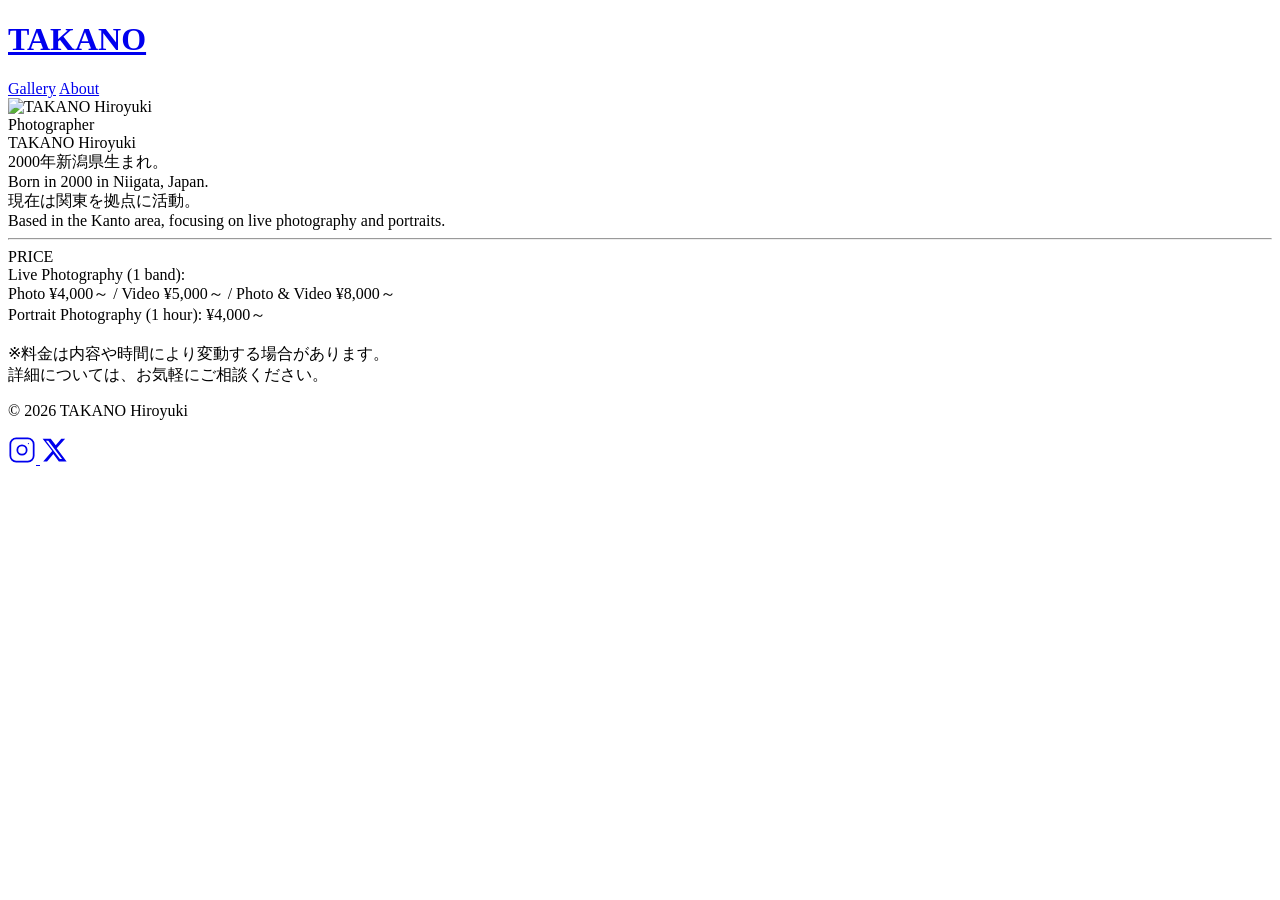
==== about.html @ e488742e "Create about.html" ====
<!DOCTYPE html>
<html>

<head>
    <meta charset="UTF-8">
    <title>About | TAKANO Hiroyuki</title>
    <link rel="stylesheet" href="style.css">

    <!-- フォント -->
    <link rel="preconnect" href="https://fonts.googleapis.com">
    <link rel="preconnect" href="https://fonts.gstatic.com" crossorigin>
    <link href="https://fonts.googleapis.com/css2?family=Cormorant+Garamond:wght@300;400;500&display=swap"
        rel="stylesheet">
    <link href="https://fonts.googleapis.com/css2?family=Montserrat:wght@300;400&display=swap" rel="stylesheet">
</head>

<body>

    <div class="container">

        <!-- ヘッダー -->
        <header>
            <h1><a href="index.html">TAKANO</a></h1>

            <nav>
                <a href="gallery.html">Gallery</a>
                <a href="about.html" class="active">About</a>
            </nav>
        </header>

        <!-- About本文 -->
        <section class="about">

            <div class="about-wrap">
                <div class="about-image">
                    <img src="images/photo48.jpg" alt="TAKANO Hiroyuki">
                </div>
                <div class="name">
                    <span class="name-sub">Photographer</span><br>
                    TAKANO Hiroyuki
                </div>
                <div class="bio">
                    2000年新潟県生まれ。<br>
                    Born in 2000 in Niigata, Japan.<br>
                    現在は関東を拠点に活動。<br>
                    Based in the Kanto area, focusing on live photography and portraits.
                </div>
                <div class="price">
                    <div class="price-heading">
                        <hr class="price-divider">
                        <span class="price-label">PRICE</span>
                    </div>
                    <div class="price-body">
                        Live Photography (1 band): <br>
                        Photo ¥4,000～ / Video ¥5,000～ / Photo & Video ¥8,000～<br>
                        Portrait Photography (1 hour): ¥4,000～<br><br>
                        ※料金は内容や時間により変動する場合があります。<br>
                        詳細については、お気軽にご相談ください。
                    </div>
                </div>
            </div>
        </section>

        <!-- フッター -->
        <footer>
            <p>© 2026 TAKANO Hiroyuki</p>
            <div class="footer-icons">
                <a href="https://www.instagram.com/hiro_43_" target="_blank" class="footer-icon">
                    <svg xmlns="http://www.w3.org/2000/svg" width="28" height="28" viewBox="0 0 24 24" fill="none"
                        stroke="currentColor" stroke-width="1.5" stroke-linecap="round" stroke-linejoin="round">
                        <rect x="2" y="2" width="20" height="20" rx="5" ry="5" />
                        <circle cx="12" cy="12" r="4" />
                        <circle cx="17.5" cy="6.5" r="0.5" fill="currentColor" stroke="none" />
                    </svg>
                </a>
                <a href="https://x.com/hiro_43_" target="_blank" class="footer-icon">
                    <svg xmlns="http://www.w3.org/2000/svg" width="28" height="28" viewBox="0 0 24 24"
                        fill="currentColor">
                        <path
                            d="M18.244 2.25h3.308l-7.227 8.26 8.502 11.24H16.17l-4.714-6.231-5.401 6.231H2.742l7.737-8.835L2.25 2.25h6.988l4.26 5.632 4.746-5.632zm-1.161 17.52h1.833L7.084 4.126H5.117z" />
                    </svg>
                </a>
            </div>
        </footer>
    </div>
</body>

</html>
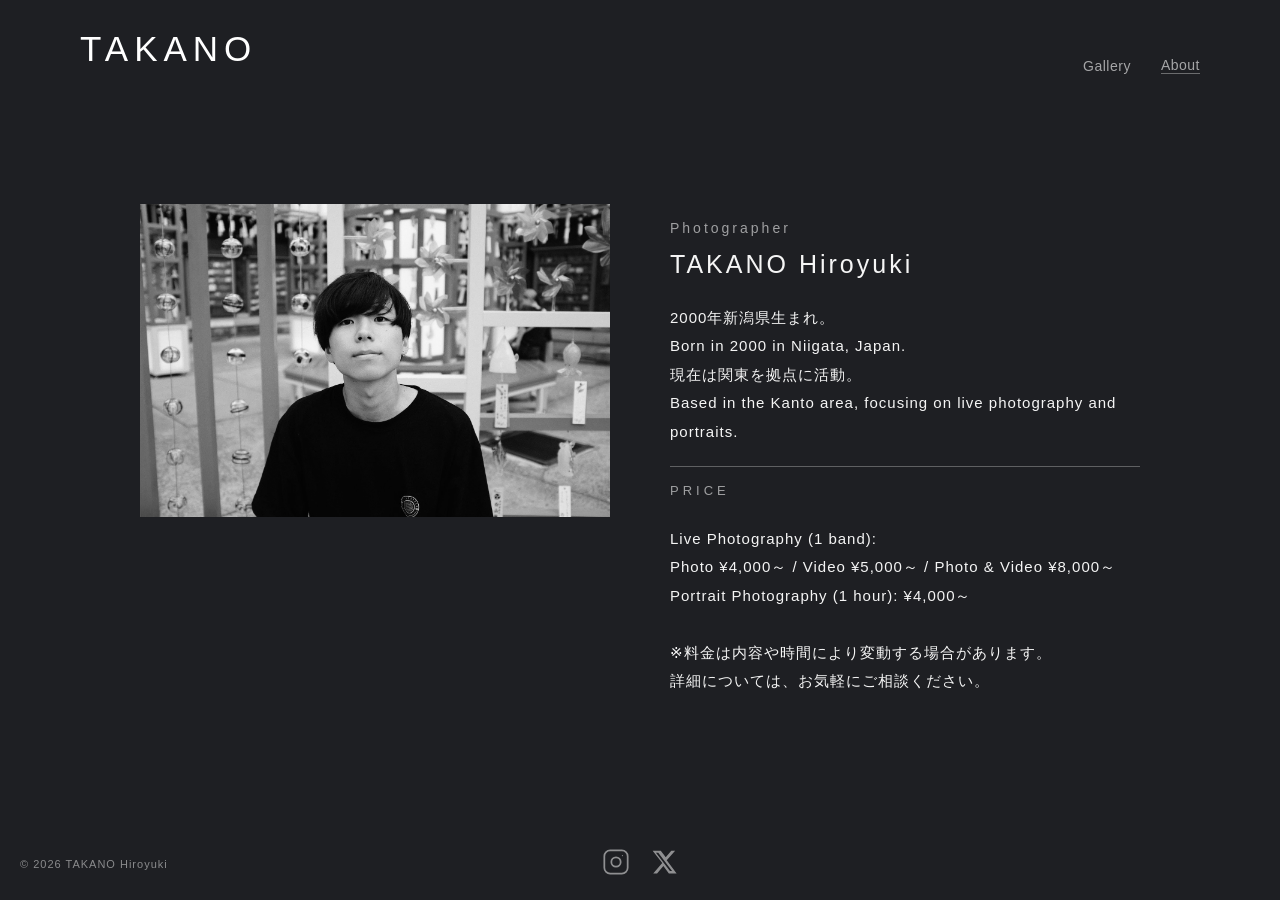
==== commit edeaa44d: "Update about.html" ====
--- a/about.html
+++ b/about.html
@@ -3,6 +3,7 @@
 
 <head>
     <meta charset="UTF-8">
+    <meta name="viewport" content="width=device-width, initial-scale=1.0">  
     <title>About | TAKANO Hiroyuki</title>
     <link rel="stylesheet" href="style.css">
 
--- a/style.css
+++ b/style.css
@@ -0,0 +1,315 @@
+body {
+  background: #1e1f23;
+  color: #f5f5f5;
+  font-family: sans-serif;
+  margin: 0;
+  padding: 0;
+}
+
+header {
+  display: flex;
+  justify-content: space-between;
+  align-items: flex-end;
+  padding: 30px 40px;
+}
+
+nav {
+  display: flex;
+  align-items: flex-end;
+}
+
+nav a {
+  margin-left: 30px;
+  text-decoration: none;
+  color: white;
+  align-items: center;
+  font-family: "Montserrat", sans-serif;
+  font-weight: 300;
+  font-size: 14px;
+  letter-spacing: 0.5px;
+  opacity: 0.6;
+  transition: opacity 0.4s ease;
+}
+
+nav a:hover {
+  opacity: 1;
+}
+
+h1 {
+  font-family: "Montserrat", sans-serif;
+  font-size: 35px;
+  letter-spacing: 6px;
+  font-weight: 300;
+  line-height: 1.1;
+  margin: 0;
+}
+
+h1 a {
+  text-decoration: none;
+  color: white;
+  display: inline-block;
+  padding-bottom: 4px;
+  border-bottom: 1px solid transparent;
+  transition: border-color 0.6s ease;
+}
+
+h1 a:hover {
+  border-bottom-color: rgba(245, 245, 245, 0.6);
+}
+
+nav a.active {
+  border-bottom: 1px solid rgba(245, 245, 245, 0.6);
+  pointer-events: none;
+}
+
+.container {
+  max-width: 1200px;
+  margin: auto;
+}
+
+.hero {
+  display: flex;
+  justify-content: center;
+  align-items: center;
+  flex: 1;
+  margin-top: 40px;
+  min-height: 70vh;
+}
+
+.hero img {
+  width: 40%;
+  max-width: 600px;
+  opacity: 1;
+  transition: opacity 1s;
+  box-shadow: 0 8px 40px rgba(0, 0, 0, 0.3);
+}
+
+/* gallery */
+.gallery {
+  display: grid;
+  grid-template-columns: repeat(3, 1fr);
+  gap: 20px;
+  padding: 20px 100px;
+}
+
+.gallery-item {
+  display: flex;
+  justify-content: center;
+  align-items: center;
+}
+
+.gallery-item img {
+  width: auto;
+  max-width: 100%;
+  max-height: 300px;
+  display: block;
+  opacity: 0;
+  transform: translateY(20px);
+  transition: opacity 0.6s ease, transform 0.6s ease;
+}
+
+.gallery-item img.visible {
+  opacity: 1;
+  transform: translateY(0);
+}
+
+/* lightbox */
+.lightbox {
+  display: none;
+  position: fixed;
+  inset: 0;
+  background: rgba(0, 0, 0, 0.9);
+  z-index: 1000;
+  justify-content: center;
+  align-items: center;
+}
+
+.lightbox.active {
+  display: flex;
+}
+
+.lightbox-img {
+  max-width: 90vw;
+  max-height: 90vh;
+  object-fit: contain;
+}
+
+.lightbox-close {
+  position: absolute;
+  top: 20px;
+  right: 30px;
+  font-size: 40px;
+  color: white;
+  cursor: pointer;
+  opacity: 0.7;
+  transition: opacity 0.3s;
+}
+
+.lightbox-close:hover {
+  opacity: 1;
+}
+
+/* about */
+.about-wrap {
+  display: grid;
+  grid-template-columns: 1fr 1fr;
+  grid-template-rows: auto auto auto;
+  gap: 20px 60px;
+  max-width: 1000px;
+  margin: 100px auto;
+  padding: 0 40px;
+}
+
+.about-image {
+  grid-column: 1;
+  grid-row: 1 / 4;
+}
+
+.about-image img {
+  width: 100%;
+  display: block;
+}
+
+.name {
+  grid-column: 2;
+  grid-row: 1;
+  font-family: "Montserrat", sans-serif;
+  font-size: 25px;
+  font-weight: 300;
+  letter-spacing: 3px;
+  line-height: 1.6;
+}
+
+.name-sub {
+  font-size: 14px;
+  letter-spacing: 3px;
+  font-weight: 300;
+  opacity: 0.6;
+}
+
+.bio,
+.price {
+  font-family: "Montserrat", sans-serif;
+  font-weight: 300;
+  font-size: 15px;
+  line-height: 1.9;
+  letter-spacing: 1px;
+}
+
+.price-heading {
+  margin-bottom: 20px;
+}
+
+.price-divider {
+  border: none;
+  border-top: 1px solid rgba(245, 245, 245, 0.3);
+  margin: 0;
+}
+
+.price-label {
+  display: inline-block;
+  font-family: "Montserrat", sans-serif;
+  font-weight: 300;
+  font-size: 13px;
+  letter-spacing: 4px;
+  opacity: 0.6;
+  margin-top: 12px;
+  margin-bottom: 0px;
+}
+
+.price-body {
+  margin-top: 6px;
+}
+
+/* footer */
+footer {
+  position: fixed;
+  bottom: 20px;
+  left: 0;
+  right: 0;
+  display: flex;
+  align-items: center;
+  justify-content: center;
+  padding: 0 20px;
+}
+
+footer p {
+  position: absolute;
+  left: 20px;
+  font-size: 11px;
+  opacity: 0.5;
+  letter-spacing: 1px;
+  margin: 0;
+}
+
+.footer-icons {
+  display: flex;
+  gap: 20px;
+  align-items: center;
+}
+
+.footer-icon {
+  color: white;
+  opacity: 0.5;
+  text-decoration: none;
+  transition: opacity 0.4s ease;
+}
+
+.footer-icon:hover {
+  opacity: 1;
+}
+
+@media (max-width: 768px) {
+  .hero {
+    margin-top: 60px;
+  }
+
+  .hero img {
+    width: 80%;
+  }
+
+  .about-wrap {
+    display: flex;
+    flex-direction: column;
+    gap: 25px;
+    padding: 0 20px;
+    margin: 60px auto;
+  }
+
+  .gallery {
+    display: grid;
+    grid-template-columns: 1fr;
+    gap: 40px;
+    padding: 10px 50px;
+  }
+
+  .gallery-item {
+    display: block;
+  }
+
+  .gallery-item img {
+    width: 100%;
+    max-height: none;
+    height: auto;
+  }
+
+  .name {
+    order: 1;
+  }
+
+  .about-image {
+    order: 2;
+    width: 80%;
+    margin: 0 auto;
+  }
+
+  .bio {
+    order: 3;
+    width: 100%;
+  }
+
+  .price {
+    order: 4;
+    width: 100%;
+  }
+}
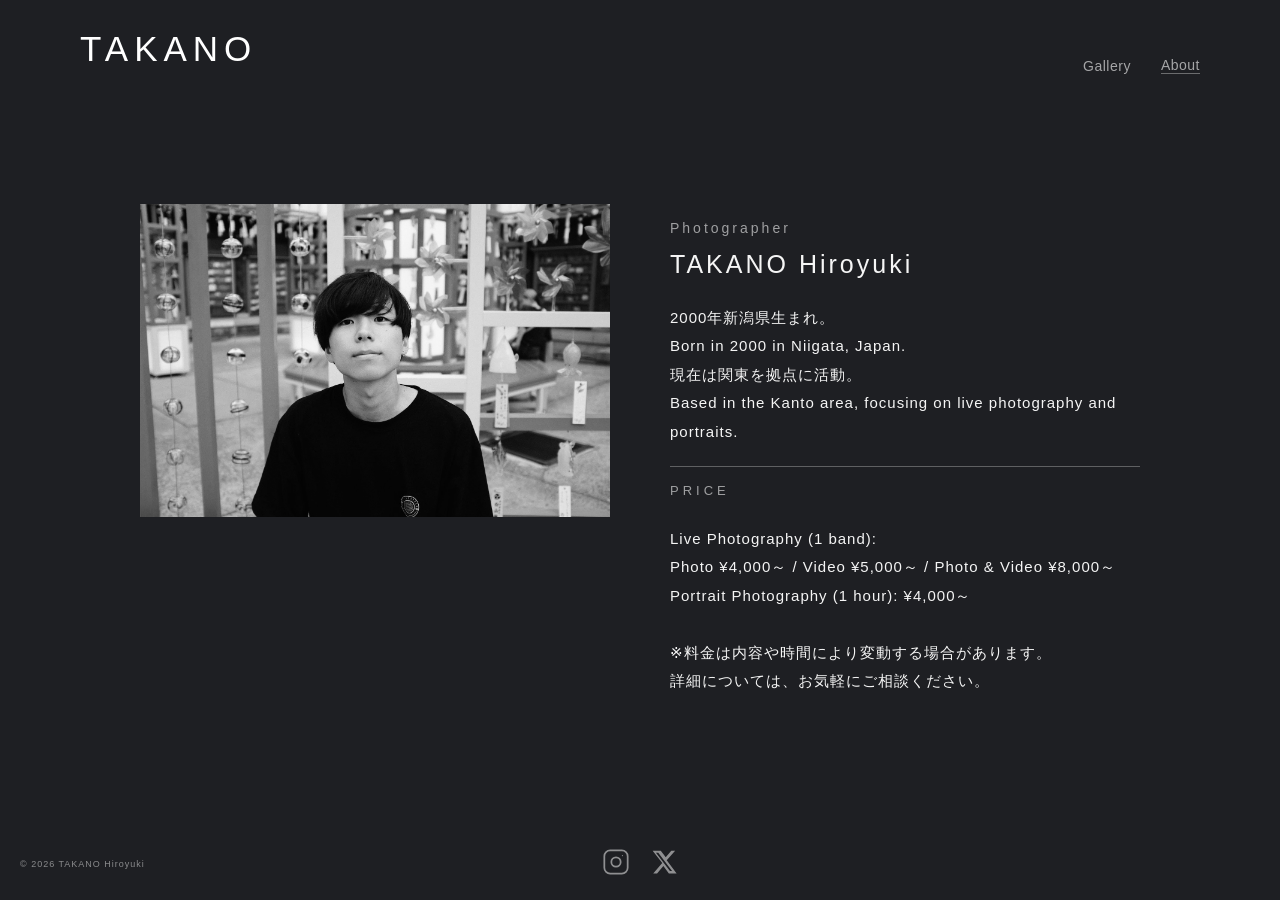
==== commit 3798bf22: "Update about.html" ====
--- a/about.html
+++ b/about.html
@@ -3,7 +3,7 @@
 
 <head>
     <meta charset="UTF-8">
-    <meta name="viewport" content="width=device-width, initial-scale=1.0">  
+    <meta name="viewport" content="width=device-width, initial-scale=1.0">
     <title>About | TAKANO Hiroyuki</title>
     <link rel="stylesheet" href="style.css">
 
@@ -34,7 +34,7 @@
 
             <div class="about-wrap">
                 <div class="about-image">
-                    <img src="images/photo48.jpg" alt="TAKANO Hiroyuki">
+                    <img src="images/about/hiroyuki.jpg" alt="TAKANO Hiroyuki">
                 </div>
                 <div class="name">
                     <span class="name-sub">Photographer</span><br>
--- a/style.css
+++ b/style.css
@@ -236,7 +236,7 @@
 footer p {
   position: absolute;
   left: 20px;
-  font-size: 11px;
+  font-size: 9px;
   opacity: 0.5;
   letter-spacing: 1px;
   margin: 0;
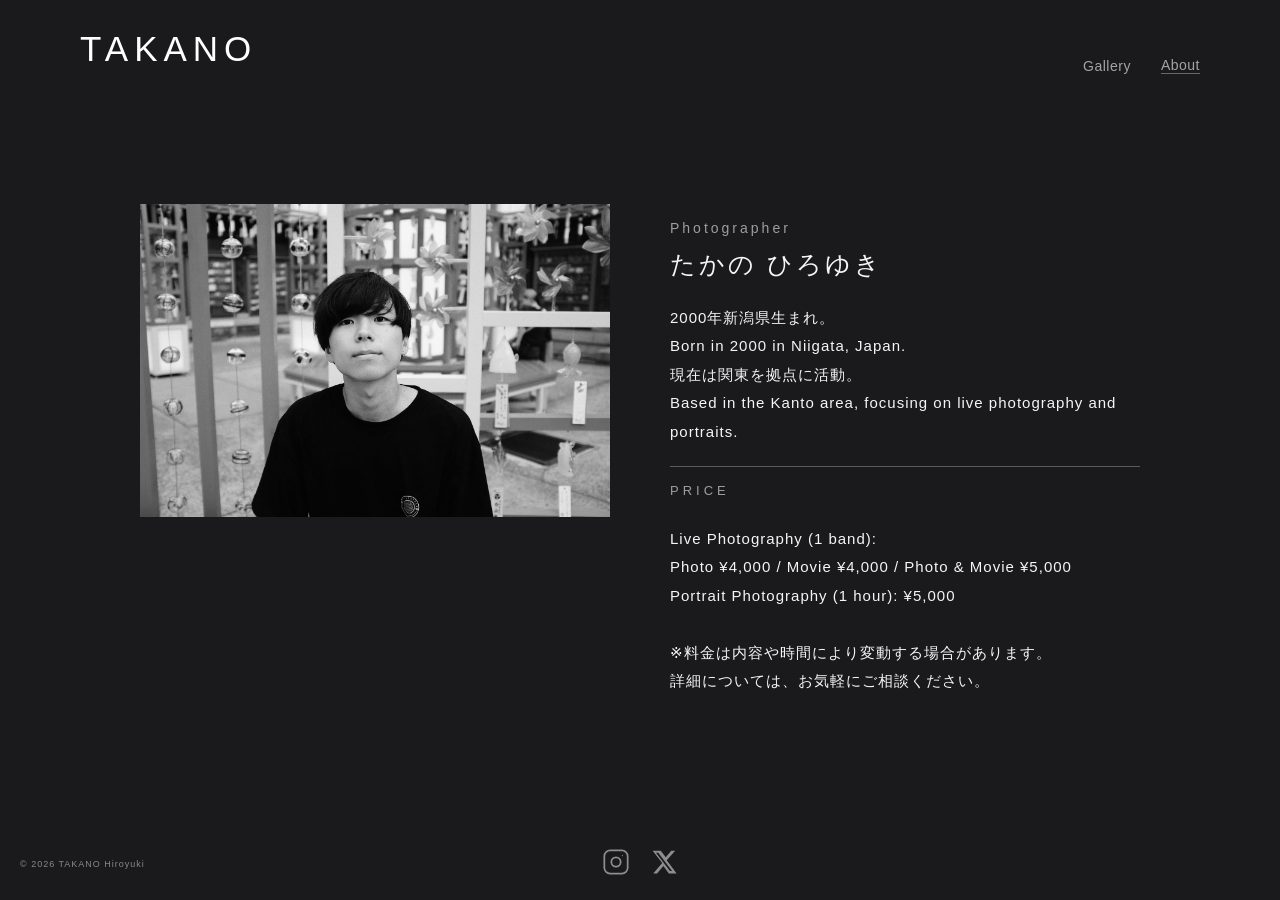
==== commit 62fbf395: "Update about.html" ====
--- a/about.html
+++ b/about.html
@@ -38,7 +38,7 @@
                 </div>
                 <div class="name">
                     <span class="name-sub">Photographer</span><br>
-                    TAKANO Hiroyuki
+                    たかの ひろゆき
                 </div>
                 <div class="bio">
                     2000年新潟県生まれ。<br>
@@ -53,8 +53,8 @@
                     </div>
                     <div class="price-body">
                         Live Photography (1 band): <br>
-                        Photo ¥4,000～ / Video ¥5,000～ / Photo & Video ¥8,000～<br>
-                        Portrait Photography (1 hour): ¥4,000～<br><br>
+                        Photo ¥4,000 / Movie ¥4,000 / Photo & Movie ¥5,000<br>
+                        Portrait Photography (1 hour): ¥5,000<br><br>
                         ※料金は内容や時間により変動する場合があります。<br>
                         詳細については、お気軽にご相談ください。
                     </div>
--- a/style.css
+++ b/style.css
@@ -1,5 +1,5 @@
 body {
-  background: #1e1f23;
+  background: #1a1a1c;
   color: #f5f5f5;
   font-family: sans-serif;
   margin: 0;
@@ -84,24 +84,50 @@
   box-shadow: 0 8px 40px rgba(0, 0, 0, 0.3);
 }
 
-/* gallery */
+.hero a {
+  display: flex;
+  justify-content: center;
+  cursor: pointer;
+  width: 100%;
+}
+
+/* 各gallery↓ */
+.back-link {
+  display: inline-block;
+  font-family: "Montserrat", sans-serif;
+  font-weight: 300;
+  font-size: 16px;
+  letter-spacing: 1px;
+  color: white;
+  text-decoration: none;
+  opacity: 0.5;
+  padding: 0 40px 20px;
+  transition: opacity 0.4s ease;
+}
+
+.back-link:hover {
+  opacity: 1;
+}
+
 .gallery {
   display: grid;
   grid-template-columns: repeat(3, 1fr);
   gap: 20px;
-  padding: 20px 100px;
-}
-
+  padding: 20px 80px;
+}
+
+/* 写真1枚の枠 */
 .gallery-item {
   display: flex;
   justify-content: center;
   align-items: center;
 }
 
+/* 写真 */
 .gallery-item img {
   width: auto;
   max-width: 100%;
-  max-height: 300px;
+  max-height: 340px;
   display: block;
   opacity: 0;
   transform: translateY(20px);
@@ -112,6 +138,47 @@
   opacity: 1;
   transform: translateY(0);
 }
+
+/* category grid */
+.category-grid {
+  display: grid;
+  grid-template-columns: repeat(3, 1fr);
+  gap: 40px;
+  padding: 40px 40px 80px;
+  align-items: center;
+}
+
+.category-item {
+  display: block;
+  text-decoration: none;
+}
+
+.category-item img {
+  width: 100%;
+  max-height: 400px;
+  object-fit: contain;
+  display: block;
+  transition: opacity 0.6s ease;
+  opacity: 0.85;
+}
+
+.category-item:hover img {
+  opacity: 1;
+}
+
+.category-name {
+  display: block;
+  font-family: "Montserrat", sans-serif;
+  font-weight: 300;
+  font-size: 13px;
+  letter-spacing: 4px;
+  color: white;
+  text-transform: uppercase;
+  opacity: 0.6;
+  margin-top: 12px;
+  text-align: center;
+}
+
 
 /* lightbox */
 .lightbox {
@@ -260,12 +327,23 @@
 }
 
 @media (max-width: 768px) {
+  header {
+    padding: 30px 20px;
+  }
+
+  /* index*/
   .hero {
     margin-top: 60px;
   }
 
   .hero img {
     width: 80%;
+  }
+
+  .hero a {
+    display: flex;
+    justify-content: center;
+    cursor: pointer;
   }
 
   .about-wrap {
@@ -276,6 +354,7 @@
     margin: 60px auto;
   }
 
+  /* 各gallery ↓*/
   .gallery {
     display: grid;
     grid-template-columns: 1fr;
@@ -283,16 +362,36 @@
     padding: 10px 50px;
   }
 
+  /* 写真1枚分の枠 */
   .gallery-item {
-    display: block;
-  }
-
+    display: flex;
+    justify-content: center;
+  }
+
+  /* 写真 */
   .gallery-item img {
-    width: 100%;
+    width: 70%;
     max-height: none;
     height: auto;
   }
 
+  /* 各gallery ↑*/
+
+  /* カテゴリー一覧ページ↓ */
+  .category-grid {
+    grid-template-columns: 1fr;
+    gap: 40px;
+    padding: 20px 20px 80px;
+  }
+
+  .category-grid .category-item img {
+    width: 65%;
+    margin: 0 auto;
+  }
+
+  /* カテゴリー一覧ページ↑ */
+
+  /* about */
   .name {
     order: 1;
   }
